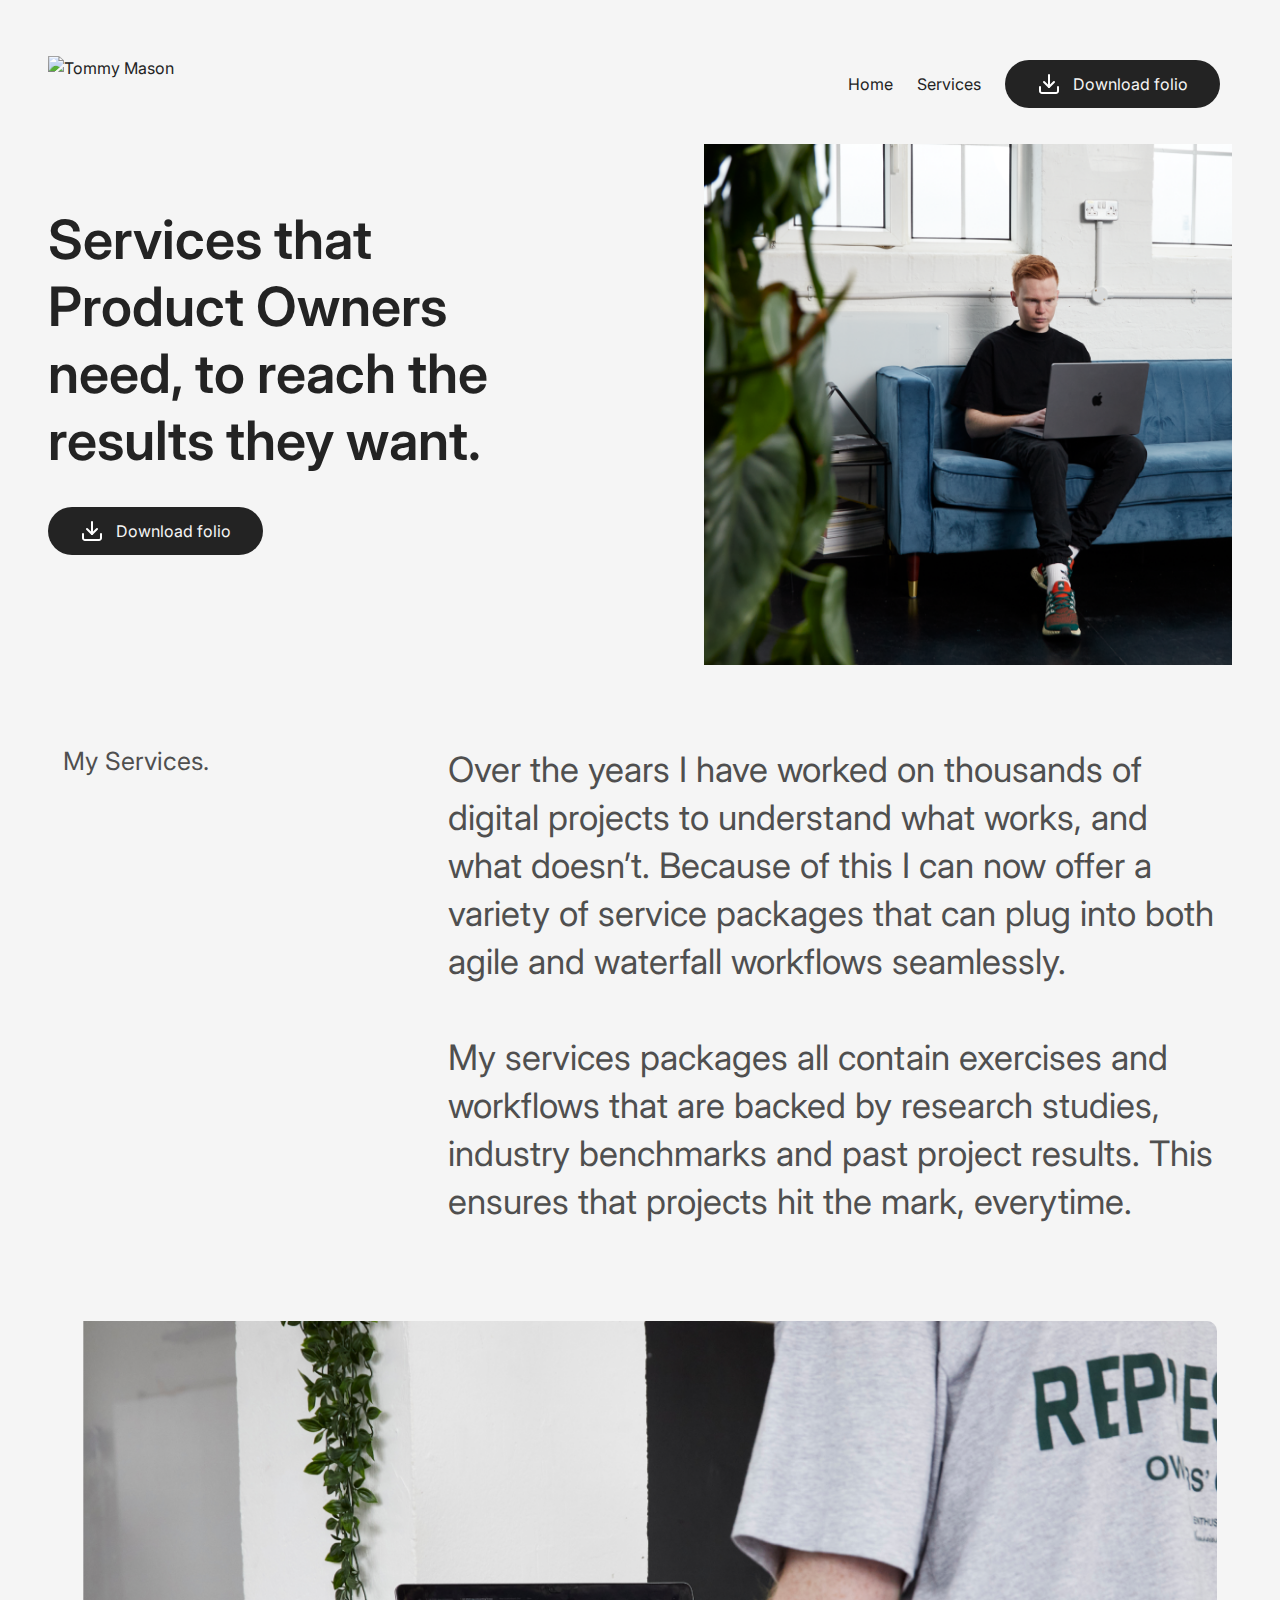
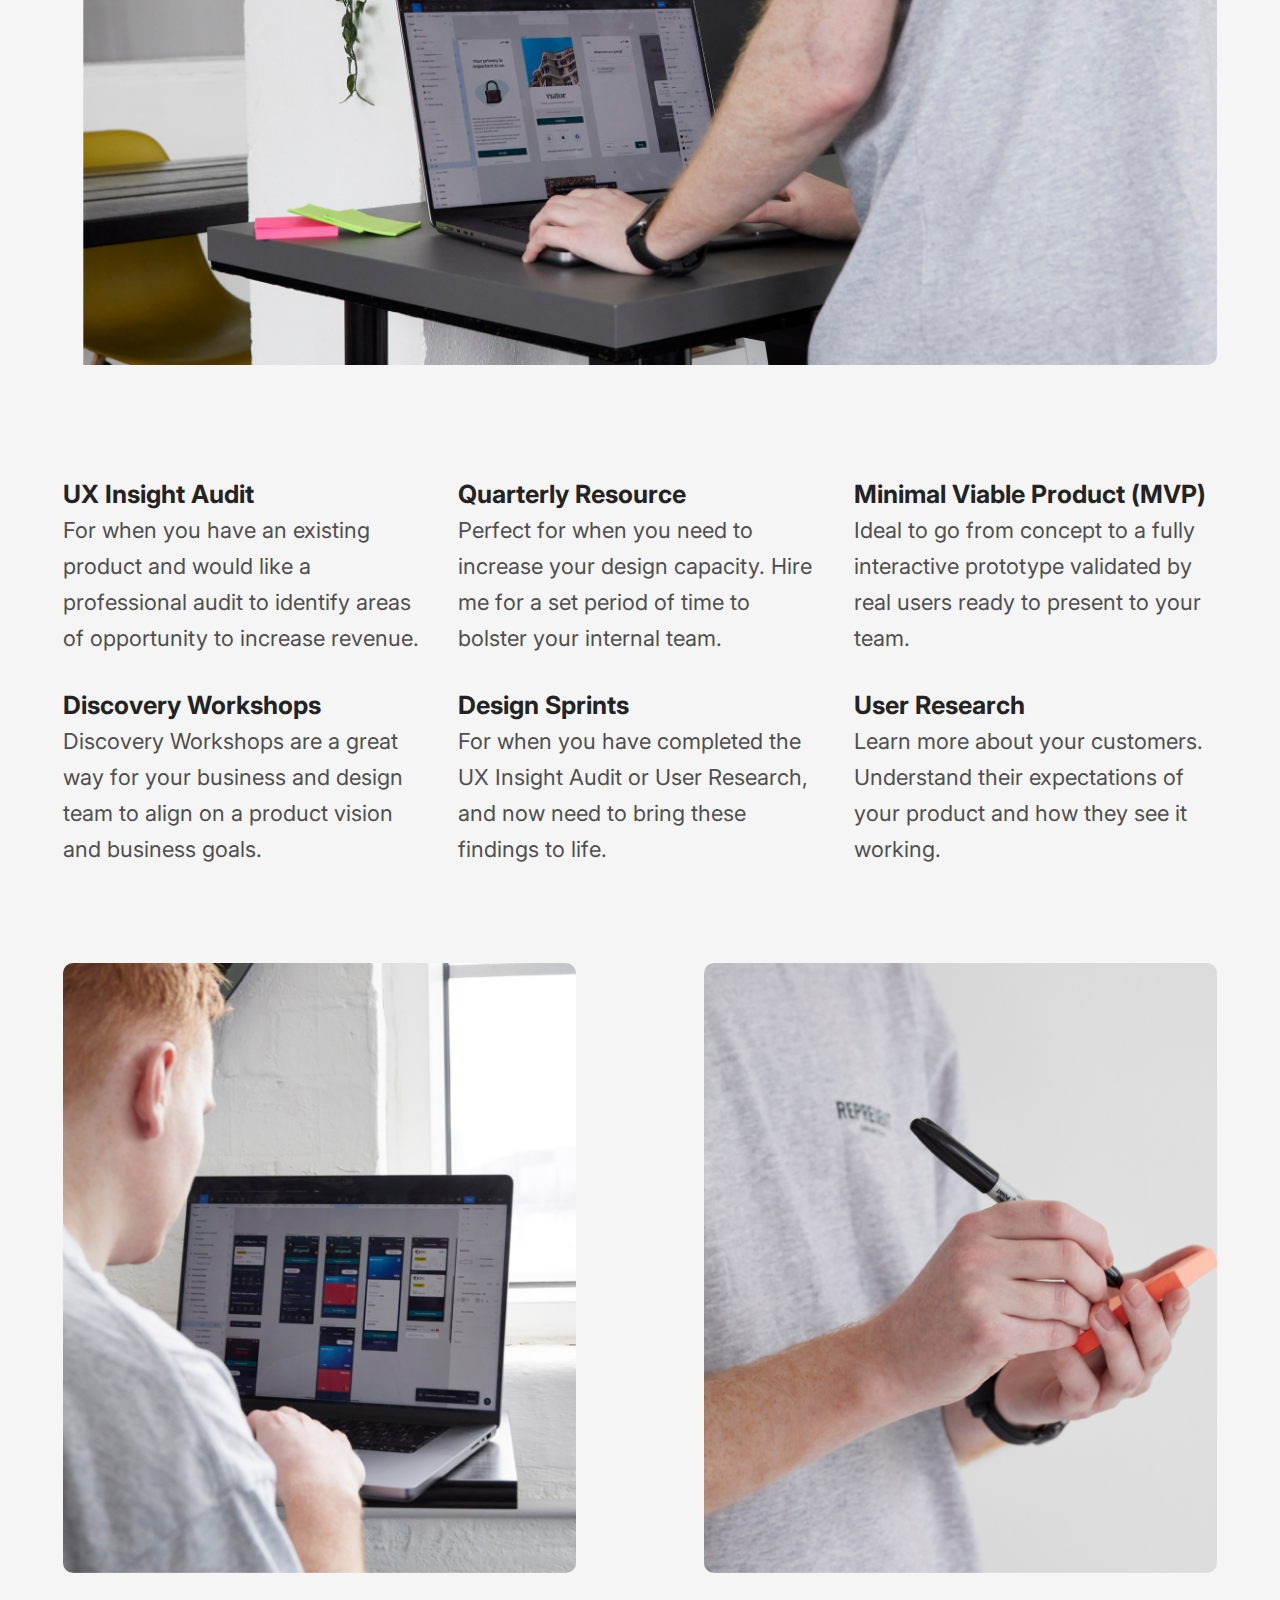
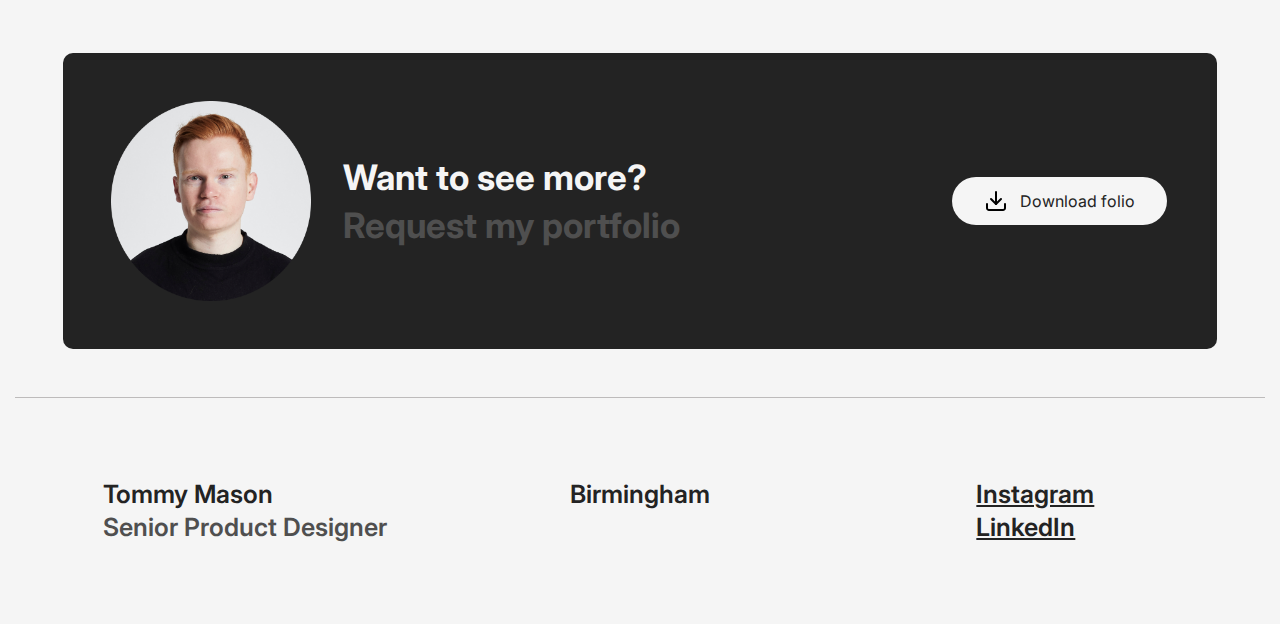
==== services.html @ 69284a3f "portfolio addition" ====
<!DOCTYPE html>
<!--[if lt IE 7]>      <html class="no-js lt-ie9 lt-ie8 lt-ie7"> <![endif]-->
<!--[if IE 7]>         <html class="no-js lt-ie9 lt-ie8"> <![endif]-->
<!--[if IE 8]>         <html class="no-js lt-ie9"> <![endif]-->
<!--[if gt IE 8]>      <html class="no-js"> <!--<![endif]-->
<html>
    <head>
        <meta charset="utf-8">
        <meta http-equiv="X-UA-Compatible" content="IE=edge">
        <title>Tommy Mason</title>
        <meta name="description" content="">
        <meta property="og:title" content="Tommy Mason">
        <meta property="og:site_name" content="Tommy Mason">
        <meta property="og:url" content="www.Tommy Mason.co.uk">
        <meta property="og:description" content="I design products for leading agencies and scale-up companies.">
        <meta property="og:type" content="product">
        <meta property="og:image" content="img/social/Facebook.png">
        <meta name="twitter:card" content="summary">
        <meta name="twitter:site" content="@_TommyMason">
        <meta name="twitter:title" content="Tommy Mason">
        <meta name="twitter:description" content="I design products for leading agencies and scale-up companies.">
        <meta name="twitter:image" content="img/social/Twitter.png">
        <meta name="viewport" content="width=device-width, initial-scale=1">
        <link rel="shortcut icon" href="favicon.ico" type="image/x-icon">
        <link rel="icon" href="favicon.ico" type="image/x-icon">

        <link rel="stylesheet" href="css/animate.css">
        <link rel="stylesheet" href="css/style.css">
        <link rel="preconnect" href="https://fonts.googleapis.com">
        <link rel="preconnect" href="https://fonts.gstatic.com" crossorigin>
        <link href="https://fonts.googleapis.com/css2?family=Inter:wght@400;500;600&display=swap" rel="stylesheet">
        <!-- <script async src="https://cdn.splitbee.io/sb.js"></script> -->
    </head>
    <body>
        <div id="wrapper">
            <section class="section1 h-flow  c-section c-section--center c-header h-full-width">
                <div class="c-header--bar">
                    <img class="c-logo" src="img/logo.svg" alt="Tommy Mason" />
                    <ul class="c-nav">
                        <li><a href="/">Home</a></li>
                        <li><a href="#">Services</a></li>
                        <li><a href="/" class="c-btn--primary c-btn"><svg width="24" height="24" viewBox="0 0 24 24" fill="none" xmlns="http://www.w3.org/2000/svg">
<path d="M21 15V19C21 19.5304 20.7893 20.0391 20.4142 20.4142C20.0391 20.7893 19.5304 21 19 21H5C4.46957 21 3.96086 20.7893 3.58579 20.4142C3.21071 20.0391 3 19.5304 3 19V15" stroke="white" stroke-width="2" stroke-linecap="round" stroke-linejoin="round"/>
<g class="arrow"><path d="M7 10L12 15L17 10" stroke="white" stroke-width="2" stroke-linecap="round" stroke-linejoin="round"/>
<path d="M12 15V3" stroke="white" stroke-width="2" stroke-linecap="round" stroke-linejoin="round"/></g>
</svg> Download folio</a></li>
                    </ul>
                </div>
                <div class="section c-hero h-2-col">
                    <div class="c-hero--text">
                    <h1>Services that Product Owners need, to reach the results they want.</h1>
                    <a href="/" class="c-btn--primary c-btn"><svg width="24" height="24" viewBox="0 0 24 24" fill="none" xmlns="http://www.w3.org/2000/svg">
<path d="M21 15V19C21 19.5304 20.7893 20.0391 20.4142 20.4142C20.0391 20.7893 19.5304 21 19 21H5C4.46957 21 3.96086 20.7893 3.58579 20.4142C3.21071 20.0391 3 19.5304 3 19V15" stroke="white" stroke-width="2" stroke-linecap="round" stroke-linejoin="round"/>
<g class="arrow"><path d="M7 10L12 15L17 10" stroke="white" stroke-width="2" stroke-linecap="round" stroke-linejoin="round"/>
<path d="M12 15V3" stroke="white" stroke-width="2" stroke-linecap="round" stroke-linejoin="round"/></g>
</svg> Download folio</a>
                    </div>
                    <img src="img/tommy-on-couch.png" />
                </div>
            </section>
            
            <section class="section2 h-2-col-small-big c-section ">
                <div class="h-2-line-heading">
                    <p>My Services.</p>
                </div>
                <div class="h-flow">
                    <h2>Over the years I have worked on thousands of digital projects to understand what works, and what doesn’t. Because of this I can now offer a variety of service packages that can plug into both agile and waterfall workflows seamlessly.
<br/><br/>My services packages all contain exercises and workflows that are backed by research studies, industry benchmarks and past project results. This ensures that projects hit the mark, everytime. </h2>
                </div>
            </section>
            <section class="section3 h-flow  c-section">
                <img src="img/at-computer.png" class="h-rounded" />
            </section>
            <section class="section4 h-3-col c-section">
              <div class="h-3-col">
                <div class="c-stat">
                  <h4>UX Insight Audit</h4>
                  <p>For when you have an existing product and would like a professional audit to identify areas of opportunity to increase revenue.</p>
                </div>
                <div class="c-stat">
                  <h4>Quarterly Resource</h4>
                  <p>Perfect for when you need to increase your design capacity. Hire me for a set period of time to bolster your internal team.</p>
                </div>
                <div class="c-stat">
                  <h4>Minimal Viable Product (MVP)</h4>
                  <p>Ideal to go from concept to a fully interactive prototype validated by real users ready to present to your team.</p>
                </div>
                <div class="c-stat">
                  <h4>Discovery Workshops</h4>
                  <p>Discovery Workshops are a great way for your business and design team to align on a product vision and business goals.</p>
                </div>
                <div class="c-stat">
                  <h4>Design Sprints</h4>
                  <p>For when you have completed the UX Insight Audit or User Research, and now need to bring these findings to life.</p>
                </div>
                <div class="c-stat">
                  <h4>User Research</h4>
                  <p>Learn more about your customers. Understand their expectations of your product and how they see it working.</p>
                </div>
            </section>
            <sction class="section5b c-section h-2-col ">
               <img src="img/tommy-over-shoulder.jpeg" class="h-rounded" />
                <img src="img/tommy-pen.jpeg" class="h-rounded" />
            </sction>
            <section id="signup" class="section5 h-flow c-section c-section--black ">
                <div class="h-constrain ">
                    <img src="img/tommy-profile.png" />
                    <h3>Want to see more?<span>Request my portfolio</span></h3>
                    <a href="/" class="c-btn--secondary c-btn"><svg width="24" height="24" viewBox="0 0 24 24" fill="none" xmlns="http://www.w3.org/2000/svg">
<path d="M21 15V19C21 19.5304 20.7893 20.0391 20.4142 20.4142C20.0391 20.7893 19.5304 21 19 21H5C4.46957 21 3.96086 20.7893 3.58579 20.4142C3.21071 20.0391 3 19.5304 3 19V15" stroke="black" stroke-width="2" stroke-linecap="round" stroke-linejoin="round"/>
<g class="arrow"><path d="M7 10L12 15L17 10" stroke="black" stroke-width="2" stroke-linecap="round" stroke-linejoin="round"/>
<path d="M12 15V3" stroke="black" stroke-width="2" stroke-linecap="round" stroke-linejoin="round"/></g>
</svg> Download folio</a>
                </div>
            </section>
            <section class="section6 c-footer h-3-col" >
                <h4>Tommy Mason <span>Senior Product Designer</span></h4>
                <h4>Birmingham <span><a href="mailto:tommy@studiomason.co.uk"></a></span></h4>
                <ul class="c-footer--socials">
                    <li><a href="https://www.instagram.com/p/CZxgARAMWA4/">Instagram</a></li>
                    <li><a href="https://www.linkedin.com/in/tommymmason/">LinkedIn</a></li>
                </ul>
            </section>
            
        </div>
        <div id="top-of-site-pixel-anchor"></div>
<div id="modal" class="c-modal c-modal-closed">
            <div id="innerform" class="inner">
                <h3>Download my folio</h3>
                <p>One last thing. Simply enter your name and email address to access my case studies and full deck. I use this information to track downloads.</p>
             <form name="contact" method="POST" action="thanks-port-dl.html" data-splitbee-event="Portfolio Request" data-netlify="true" class="h-flow">
                <label for="fullname">Full name:</label>
                <input type="text" id="fullname" name="fullname" placeholder="Tony Stark" required>  
                <label for="emailaddress">Email address:</label>
                <input type="text" id="emailaddress" name="emailaddress"  placeholder="ironman@stark.io" required>
                <input type="submit" value="Submit & Download folio">
                <a href="javascript:void(0)" class="js-close">Close window</a>
            </form>
            </div>
        </div>
        <script defer>
            // const spinner = document.querySelector('.c-spinner');
            //                 if (
            // "IntersectionObserver" in window &&
            // "IntersectionObserverEntry" in window &&
            // "intersectionRatio" in window.IntersectionObserverEntry.prototype
            // ) {
            // let observer = new IntersectionObserver(entries => {
            // if (entries[0].boundingClientRect.y < 0) {
            //     if (window.innerWidth > 768) {
            //         spinner.classList.add("animate");
            //     } 
                
            // } else {
            //     spinner.classList.remove("animate");
            // }
            // });
            // observer.observe(document.querySelector("#top-of-site-pixel-anchor"));
            // }   
            
            const downloadModal = document.querySelectorAll('.js-download');
            for (var i = 0; i < downloadModal.length; i++) {
                downloadModal[i].addEventListener("click", function () {
                    //Add function here
                    console.log("cleek");
                //    const removeModal = document.getElementsByClassName('.c-modal')
                //    removeModal.classList.remove('c-modal--closed');

                   let elem = document.querySelector('.c-modal');
                    // Remove the color-purple class
                    elem.classList.remove('c-modal-closed');
                });
            }


            let thing = document.querySelector('.c-modal');
             thing.addEventListener('click', function(e){   
                if (document.getElementById('innerform').contains(e.target)){
                    console.log("in");
                } else{

                     let elem = document.querySelector('.c-modal');
                    if (elem.classList.contains('c-modal-closed')) {};
                     elem.classList.add('c-modal-closed');
                    console.log("out");
                }
                });

            
        </script>
    </body>
</html>
---- css/style.css ----
:root {
    --light-grey: #E5E5E5;
    --light-grey2: #E1E1E1;
    --light-grey3: #F5F5F7;
    --midlight-grey: #4f4f4f;
    --mid-grey: #BDBBBB;
    --dark-grey: #282828;
    --black: #232323;
    --white: #f5f5f5;
    --blue: #2F80ED;
    --deep-blue: #1366D6;
    --light-blue: #56CCF2;
    --yellow: #F2C94C;
    --green: #6FCF97;
    --padding-small: .75rem;
    --padding: 1rem;
    --padding-medium: 2rem;
    --padding-large: 3rem;
    --padding-x-large: 5rem;
    --border-radius: 50px;
    --border-radius-small: 10px;
} 

/* Box sizing rules */
*,
*::before,
*::after {
  box-sizing: border-box;
}

/* Remove default margin */
body,
h1,
h2,
h3,
h4,
p,
figure,
blockquote,
dl,
dd {
  margin: 0;
}

/* Remove list styles on ul, ol elements with a list role, which suggests default styling will be removed */
ul[role='list'],
ol[role='list'] {
  list-style: none;
}

/* Set core root defaults */
html:focus-within {
  scroll-behavior: smooth;
}

html {
    scroll-behavior: smooth;
}

/* Set core body defaults */
body {
  min-height: 100vh;
  text-rendering: optimizeSpeed;
  line-height: 1.5;
  overflow-x: hidden;
}

/* A elements that don't have a class get default styles */
a:not([class]) {
  text-decoration-skip-ink: auto;
}

/* Make images easier to work with */
img,
picture {
  max-width: 100%;
  display: block;
}

/* Inherit fonts for inputs and buttons */
input,
button,
textarea,
select {
  font: inherit;
}

/* Remove all animations, transitions and smooth scroll for people that prefer not to see them */
@media (prefers-reduced-motion: reduce) {
  html:focus-within {
   scroll-behavior: auto;
  }
  
  *,
  *::before,
  *::after {
    animation-duration: 0.01ms !important;
    animation-iteration-count: 1 !important;
    transition-duration: 0.01ms !important;
    scroll-behavior: auto !important;
  }
}

/* GLOBALS */

body {
    background-color: var(--white);
    color: var(--black);
    font-family: 'Inter', sans-serif;
    font-size:16px;
}

@media screen and (min-width: 600px) {
    .home {
        background-color: var(--light-grey);
    }
}

h1 {
    font-size: 1.563rem;
    color: var(--black);
    margin-bottom: var(--padding-medium);
    font-weight: 600;
}

@media screen and (min-width: 768px) {
    h1 {
        font-size: clamp(1.563rem, -0.875rem + 5.333vw, 3.438rem);
        line-height: clamp(1.563rem, -0.875rem + 6.333vw, 4.375rem);rem;
    }
}

h2 {
    font-size: 2.188rem;
    line-height: 3rem;
    font-weight: 400;
    color: var(--midlight-grey);
}

@media screen and (max-width: 600px) {
    h2 {
        font-size: 1.188rem;
        line-height: 1.938rem;
        padding-top:var(--padding);
        margin-top:var(--padding) !important;
        border-top:solid 1px var(--mid-grey);
    }
}

h3 {
    font-size: 2.188rem;
    line-height: 3rem;
}

@media screen and (max-width: 600px) {
    h3 {
        font-size: 1.563rem;
        line-height: 2.063rem;
    }
}


p {
    font-size: 1.25rem;
    line-height: 2.25rem;
    color: var(--midlight-grey);
}

@media screen and (min-width: 768px) {
    p {
        font-size:1.375rem;
    }
}

.highlight {
    position: relative;
}

.highlight:after {
    content:"";
    display: inline-block;
    position: absolute;
    bottom:5px;
    left:0;
    width:100%;
    height:15px;
    mix-blend-mode: multiply;
} 
@media screen and (max-width: 768px) {
    .highlight:after {
        height:10px;
    }
}

.yellow-highlight:after  {
    background-color: var(--yellow);
}

.blue-highlight:after  {
    background-color: var(--light-blue);
}

.green-highlight:after  {
    background-color: var(--green);
    height:30px;
    bottom:10px;
}

@media screen and (max-width: 768px) {
    .green-highlight:after {
        height:15px;
    }
}





input {
    border-radius: var(--border-radius);
    color: var(--dark-grey);
    /* background-color: var(--mid-grey); */
    -webkit-appearance: none;
    -moz-appearance: none;
    border:solid 1px var(--mid-grey);
    padding: var(--padding-small) var(--padding);
    /* margin-right: var(--padding);
    margin-left: var(--padding);*/
} 

a {
    color: var(--black);
}

form {
    text-align:left;
    width:100%;
    --space: 1.5rem;
  display: flex;
  flex-direction: column;
  justify-content: flex-start;

}

form > * {
  margin-top: 0;
  margin-bottom: 0;
} 

form > * + * {
  margin-top: var(--space);
}

label {
    /* margin-right: var(--padding);
    margin-left: var(--padding); */
}

#wrapper {
    max-width: 1250px;
    margin:auto;
}



/* Helpers */

.h-flow {
  --space: 1.5rem;
  display: flex;
  flex-direction: column;
  justify-content: flex-start;
  align-items: flex-start;
}

.h-flow > * {
  margin-top: 0;
  margin-bottom: 0;
} 

.h-flow > * + * {
  margin-top: var(--space);
}

.h-offset-image {
    margin-top:100px !important;
}

.h-offset-image + section {
    margin-top:150px !important;
    margin-bottom:100px;
}

.h-offset-image img:first-child {
    width:230px;
    margin-top:-100px;
    margin-left:auto;
    margin-right:var(--padding);
}

.h-offset-image img:last-child {
    width:230px;
    margin-bottom:-150px;
    margin-right:auto;
    margin-left:var(--padding);
}

@media screen and (min-width: 768px) {
    .h-offset-image img:last-child {
         margin-bottom:-100px;
    }
}

@media screen and (max-width: 768px) {
    .h-3-col {
    display:flex;
    flex-direction: column;
    gap:var(--padding-medium);
    }

}


@media screen and (min-width: 768px) {
.h-3-col {
    
    display: grid !important;
    grid-gap: 2rem;
    grid-template-columns: repeat(auto-fit, minmax(275px, 1fr));

    justify-items: center;
}
}

.h-3-col h3 {
    font-size: 1.375rem;
}


.h-3-col .h-flow {
    --space: .5rem;
}
@media screen and (max-width: 768px) {
    .h-3-col { 
        padding: var(--padding-large) var(--padding);
    }

}

.h-left {
    text-align: left !important;
}

.h-toppad {
    padding-top:var(--padding-large);
}

.h-full-width {
  width: 100vw;
  position: relative;
  left: 50%;
  right: 50%;
  margin-left: -50vw;
  margin-right: -50vw;
}

@media screen and (min-width: 600px) {

    .h-2-col {
        display: grid !important;
        grid-gap: 10vw;
        grid-template-columns: repeat(auto-fit, minmax(250px, 1fr));
        align-items: center;
    }

    .h-2-col-small-big {
        display: grid !important;
        grid-gap: 10vw;
        grid-template-columns: 1fr 3fr;
        padding-top: var(--padding-x-large) !important;
    }
}

.h-constrain {
    max-width: 1250px;
    margin:auto;
    width: 100%;
}

.h-lede {
    font-size: 1.375rem;
    font-weight: 400;
}

.h-bot-border {
    border-bottom: solid 1px var(--light-grey2);
}

.h-2-line-heading p{
    font-weight: 600;
    line-height: 2.063rem;
}
@media screen and (min-width: 600px) {
.h-2-line-heading p{
    font-size: 1.563rem;
}
}


.h-2-line-heading p:first-of-type {
}

.h-2-line-heading p:last-of-type {
    color: var(--midlight-grey);
    font-weight: 400;
}

    .h-rounded {

        margin-bottom:var(--padding);
    }

@media screen and (min-width: 600px) {
    .h-rounded {
        border-radius: var(--border-radius-small);

    }
}





/* Components */

@media screen and (max-width: 600px) {
    .c-header--bar {
       width:100%;
    }
}

@media screen and (min-width: 600px) {
    .c-header--bar {
        display:flex;
        width:100%;
        justify-content: space-between;
        align-items:center;
    }
}


.c-header {
    background-color: var(--white);
    padding-bottom:0 !important;

}

.c-logo {
    margin-bottom: var(--padding-medium);
}

.c-nav {
    list-style: none;
    display:flex;
    align-items: center;
    margin: 0;
    padding: 0;
}

@media screen and (max-width: 600px) {

    .c-nav {
    border-top: solid 1px;
    border-bottom: solid 1px;
    width: 100%;
    flex-wrap: wrap;
    }
    .c-nav li:last-of-type {
        display:none;
    }

}

.c-nav li {
    padding: var(--padding-small);
}

.c-nav li a{
    text-decoration: none;
    color: var(--black);  
    display:flex; 
}

.c-nav li .c-btn--primary{
    color: var(--white);  
}


#top-of-site-pixel-anchor {
  position: absolute;
  width: 1px;
  height: 1px;
  top: 300px;
  left: 0;
}

.c-spinner {
    position: absolute;
    left: -125px;
    top: calc(50% - 125px);
    -webkit-animation: spin 7s infinite linear;
    animation: spin 7s infinite linear;
}

@media screen and (max-width: 600px) {

.c-spinner {
    width: 50%;
    right: 0;
    bottom: -14vw;
    left:initial;
    top:initial;

}

}

.c-awards {
    list-style:none;
    margin:var(--padding-medium) 0 0 0;
    padding:0;
    width:100%;
}

.c-awards li {
    display:flex;
    align-items: center;
    margin-bottom:var(--padding);
}

@media screen and (max-width: 600px) {

    .c-awards li {
    border-radius: var(--border-radius-small);
    background-color:var(--light-grey3);
    padding:var(--padding);
}

}

.c-awards li img {
margin-right:var(--padding-small);
}

.c-awards li div {
    display: flex;
    flex-direction: column;
}

.c-awards li div span:first-of-type {
    color: var(--black);
    font-weight: 600;
}

.c-awards li div span:last-of-type {
    color: var(--midlight-grey);
    font-weight: 400;
}

.c-hero img {
    align-self: flex-end;   
}

@media screen and (max-width: 600px) {
.c-hero img {
    display:none; 
}
}



.c-hero--text {
    margin-bottom: var(--padding-large);
}


.c-section {
    display:flex;
    flex-direction: column;
    padding:  var(--padding-large) var(--padding-large);
}

.h-3-col .c-section  {
   padding:  0; 
}

@media screen and (max-width: 600px) {
    .c-section {
        padding:  var(--padding-large) var(--padding);
    }
}



.c-section--center {
    align-items: center;
}

@media screen and (max-width: 768px) {
.c-section--center {
    padding-bottom:6rem;
}
}

.c-section--2 { 
    flex-direction: row;
    gap:2rem;
}

@media screen and (max-width: 600px) {
    .c-section--2 { 
        flex-direction: column;
        gap:2rem;
    }

    .c-section--reverse { 
        flex-direction: column-reverse;
    }
}

.c-section--black {
    background-color: var(--black);
    border-radius: var(--border-radius-small);
    margin: var(--padding) var(--padding-large);
}

    @media screen and (max-width: 600px) {

    .c-section--black {
        margin: var(--padding);
    }

    .c-section--black img{
        width:150px;
    }

    }
.c-section--black *{
        color: var(--white);
}

.c-section--black h3 {
    display: flex;
    flex-direction: column;
    justify-self: flex-start;

}


@media screen and (max-width: 600px) {
    .c-section--black div {
        display: flex;
        flex-direction: column;
        align-items: center;
        justify-content: space-between;
    }

    .c-section--black div img , .c-section--black div h3{
        text-align: center;
        padding-bottom:var(--padding-medium);
    }

    .c-section--black div .c-btn{
        align-self: center;
    }
}


@media screen and (min-width: 600px) {

    .c-section--black h3 span{
        color: var(--midlight-grey);
    }

    .c-section--black div { 
        display: grid !important;
        grid-gap: 2rem;
        grid-template-columns: 200px 1fr 220px;
        align-items: center;
        justify-items: center;
    }
}


.c-stat {
    font-size: 1.563rem;
    line-height:2.188rem;
}

.c-btn , input[type=submit] {
    display:inline-flex;
    border-radius: var(--border-radius);
    padding: var(--padding-small) var(--padding-medium) ;
    text-decoration: none;
    text-align: center;
    transition: all .2s ease-in; 

}

.c-btn--ghost {
    border: solid 1px var(--white);
    color: var(--white);
}

.c-btn--ghost:hover {
    background-color: var(--white);
    color: var(--black);
}

.c-btn--primary , input[type=submit] {
    background-color:var(--black);
    color:var(--white);  
}

.c-btn--primary:hover , input[type=submit]:hover {
    background-color:var(--black);
}

.c-btn--secondary  {
    background-color:var(--white);
    color:var(--black);  
}

.c-btn:hover  {
    background-color:var(--mid-grey);
}

.c-btn img , .c-btn svg{
    margin-right: var(--padding-small);
}

.c-btn:hover  svg .arrow {
   -webkit-animation: bounce 1s infinite linear;
    animation: bounce 1s infinite linear;
}



@media screen and (max-width: 600px) {

    .c-btn , input[type=submit]{
        align-self: stretch;
    }

}

.c-footer {
    border-top: solid 1px var(--mid-grey);
    margin-top:var(--padding-large);
    padding:  var(--padding-x-large) var(--padding-large); 
}


.c-footer h4 {
    display: flex;
    flex-direction: column;
    font-size:1.563rem;
    line-height: 2.063rem;
    font-weight: 600 ;
}

.c-footer h4 span{
color: var(--midlight-grey);
}

.c-footer--socials {
    margin:0;
    padding:0;
    list-style: none;
    font-size:1.563rem;
    line-height: 2.063rem;
    font-weight: 600 ;
}

.c-footer--socials a{
    color: var(--black);
}


.c-modal {
    transition: all .5s ease-in; 
    position: absolute;
    -webkit-backdrop-filter: blur(5px);
    backdrop-filter: blur(5px);
    background-color:rgba(0, 0, 0, 0.75);
    width:100%;
    height:100%;
    top:0;
    left:0;
    right:0;
    bottom:0;
    position: fixed;
    display: flex;
    align-content: center;
    align-items: center;
    justify-content: center;
}

.c-modal-closed {
    display:none;
}

.c-modal .inner {
    width: 50%;
    padding: var(--padding-large) 7vw;
    background-color: var(--white);
    border:solid 1px var(--black);
    text-align: center;
}

@media screen and (max-width: 768px) {
    .c-modal .inner {
        width: 95%;
        padding: var(--padding-medium);
    }
}

.c-modal .inner p {
    font-size: 1rem;
    line-height: initial;
    margin-bottom: 2rem;
}

.c-modal .inner h3 {
    font-size: 3rem;
    line-height: 2.5rem;
    margin-bottom: 2rem;
}
.c-modal .inner form , .c-modal .inner input{
    text-align:center;
}

.c-modal .inner  input[type=submit] {
display:block;
}



/* @media screen and (max-width: 600px) {
    .c-footer {
        text-align:center;
    }

    .c-footer h3 {
        font-size: 2.188rem;
    }

    .c-footer p {
        font-size: 1rem;
    }

    .c-footer .tweetybird {
        padding: var(--padding);
    }

} */


/* Animations */

.anim-1 {
    animation: pulse 2s infinite; 
}

@-moz-keyframes spin {
    from { -moz-transform: rotate(0deg); }
    to { -moz-transform: rotate(360deg); }
}
@-webkit-keyframes spin {
    from { -webkit-transform: rotate(0deg); }
    to { -webkit-transform: rotate(360deg); }
}
@keyframes spin {
    from {transform:rotate(0deg);}
    to {transform:rotate(360deg);}
}

@-moz-keyframes bounce {
    0% { -moz-transform: translateY(0); }
    50% { -moz-transform: translateY(3px); }
    100% { -moz-transform: translateY(0); }
}
@-webkit-keyframes bounce {
    0% { -webkit-transform: translateY(0); }
    50% { -webkit-transform: translateY(3px); }
    100% { -webkit-transform: translateY(0); }
}
@keyframes bounce {
    0% {transform:translateY(0);}
    50% {transform:translateY(3px);}
    100% {transform:translateY(0);}
}


/* Mobile re oprder */

@media screen and (max-width: 600px) {
#wrapper {
    display:flex;
    flex-direction: column;
}

.section1 {
    order:1;
}
.section2 {
    order:3;
}

.section3 {
    order:2;
    padding:0;
}

.section4 {
    order:4;
    flex-direction: column-reverse;
}

.section5, .section5b {
    order:5;
}
.section6 {
    order:6;
}

}
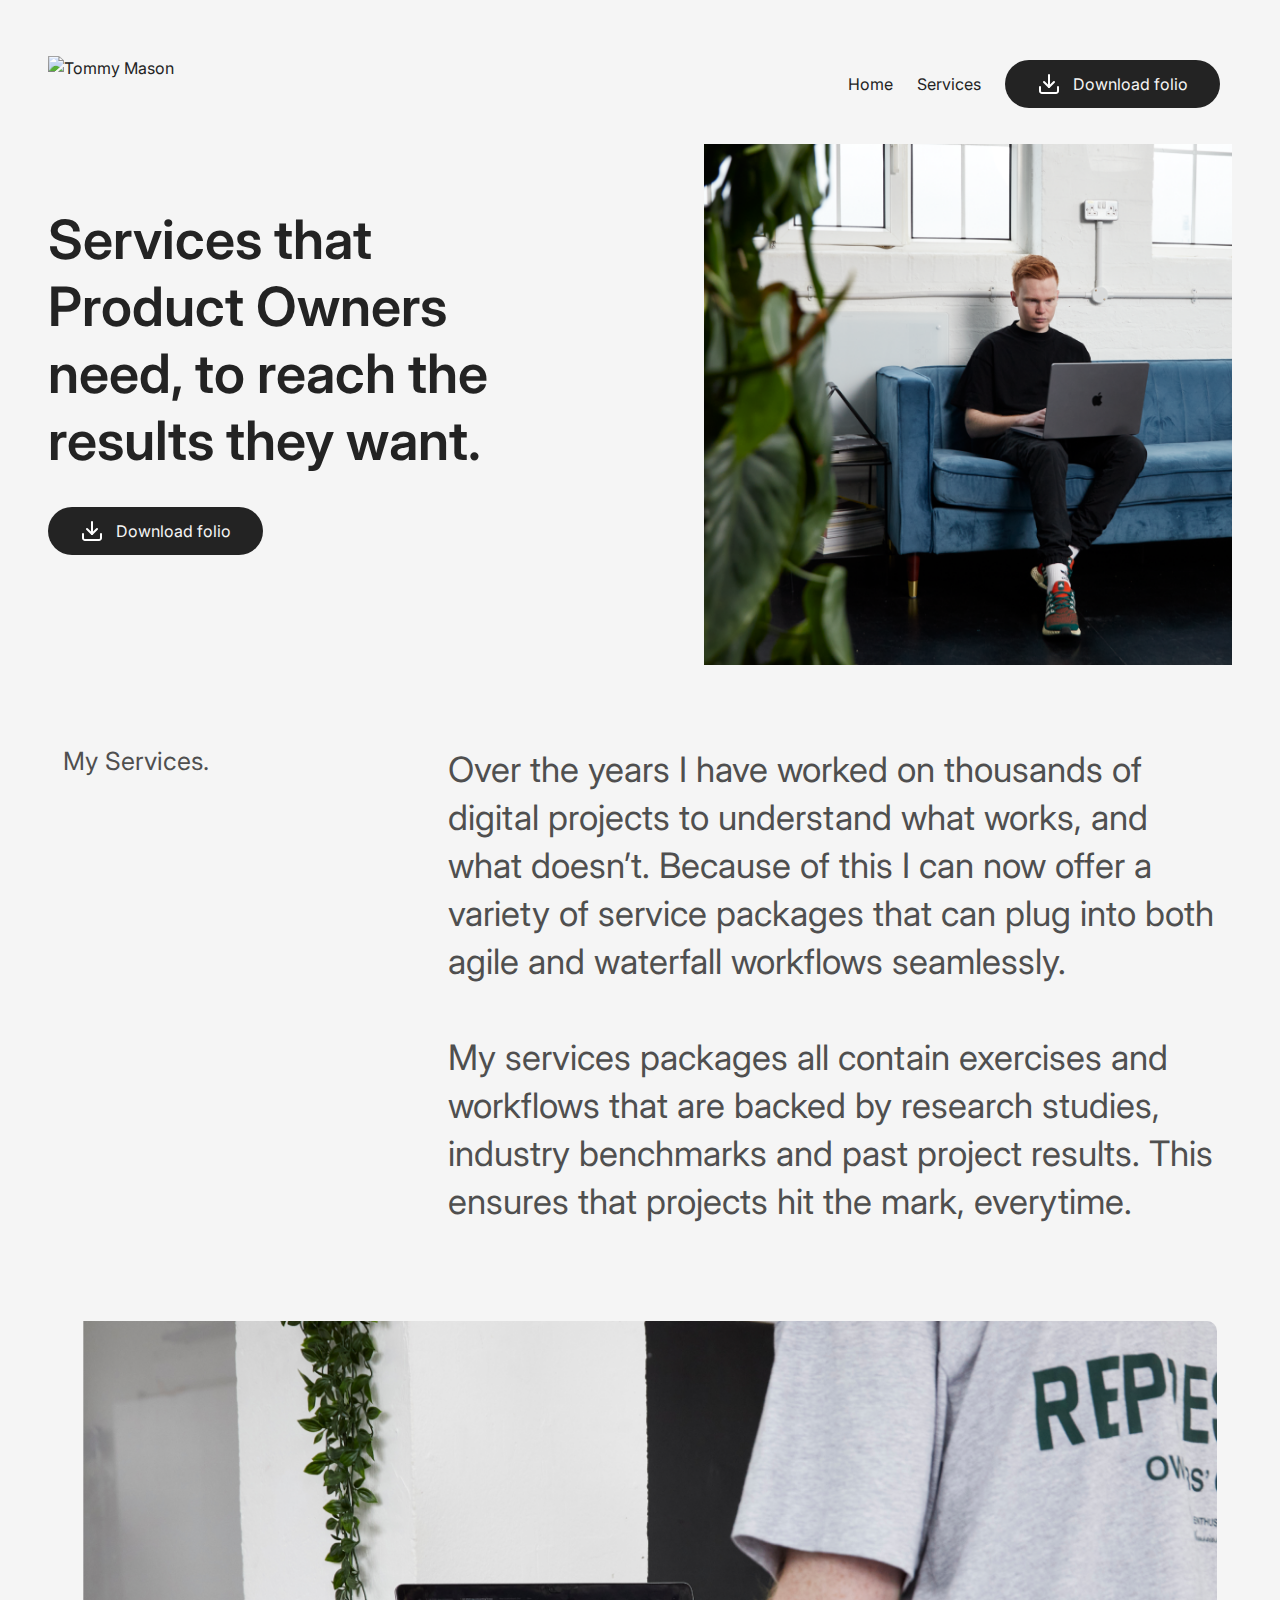
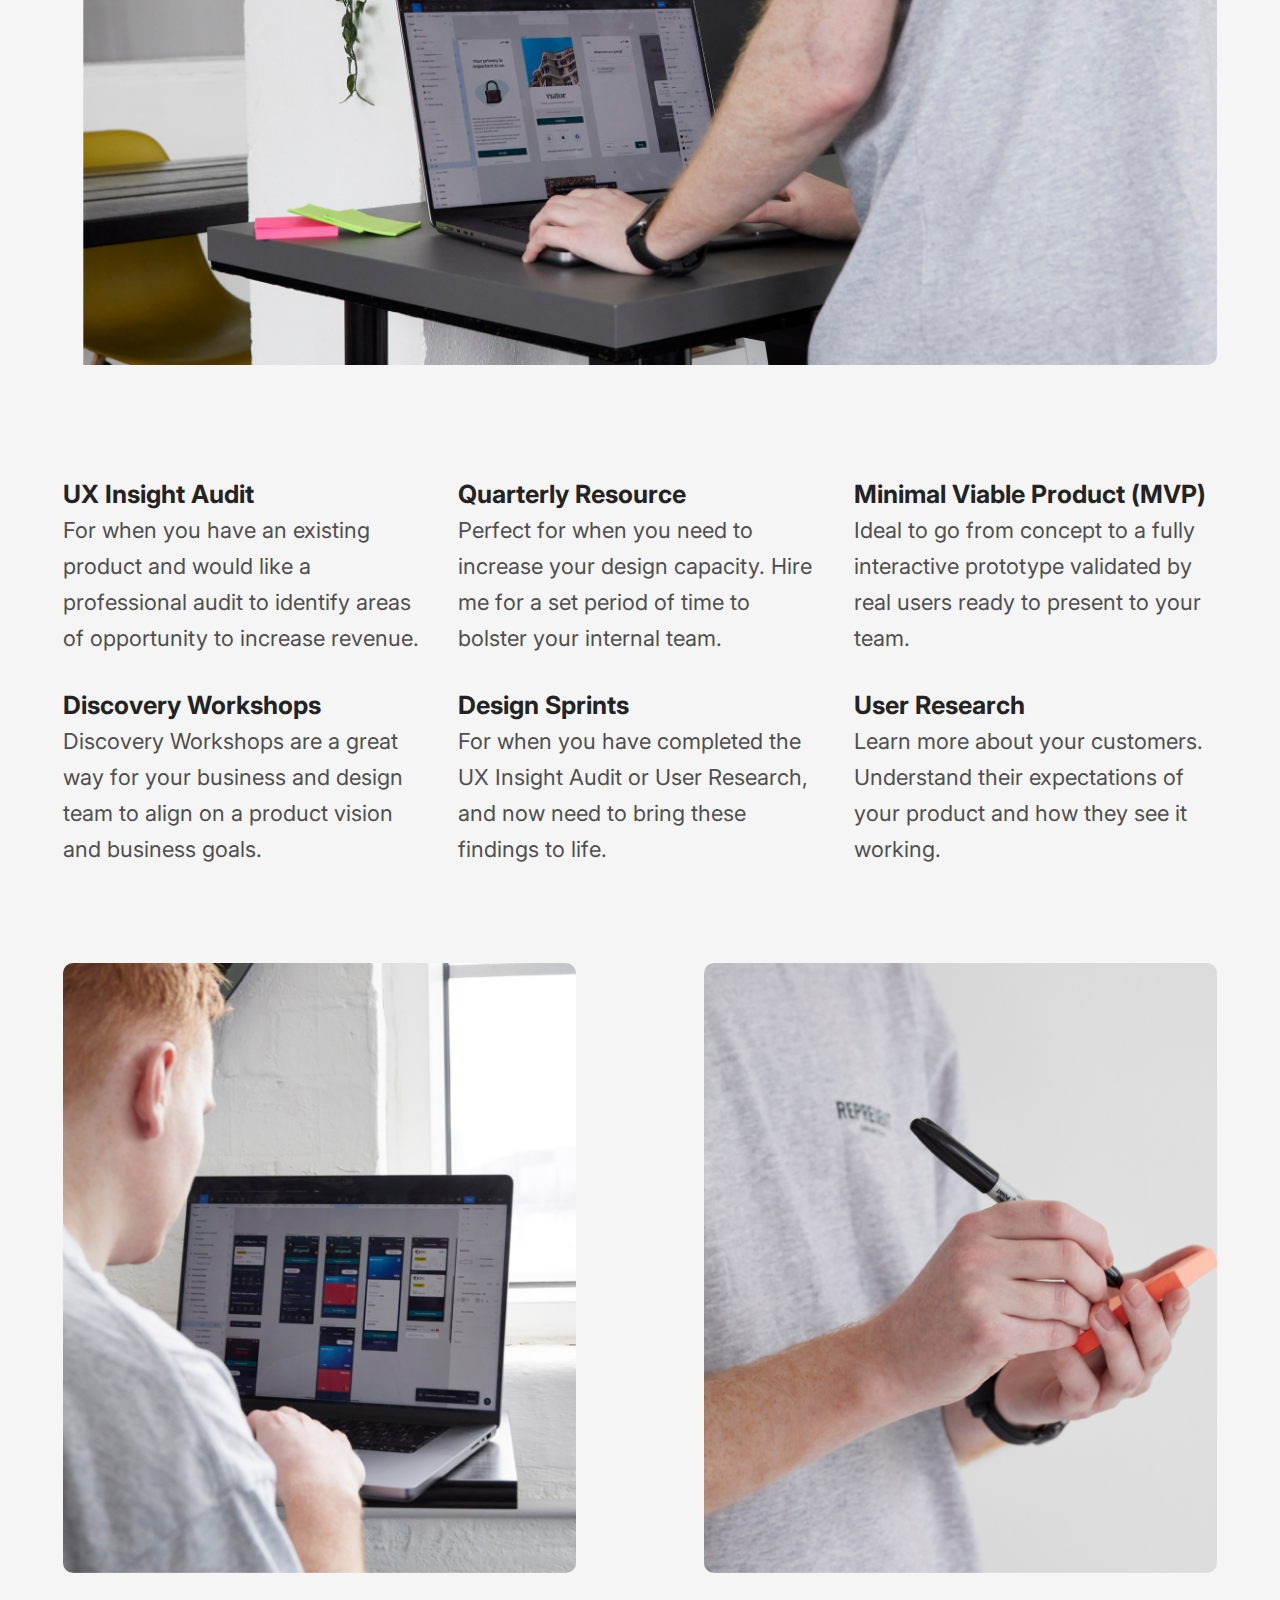
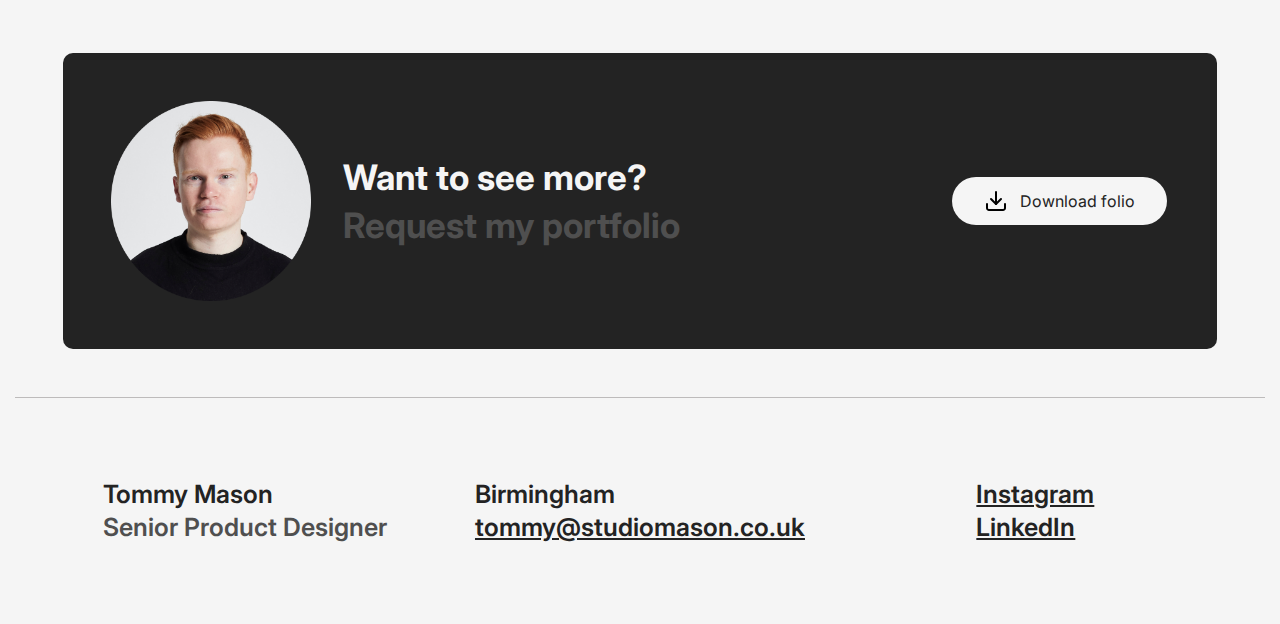
==== commit 823ba757: "email" ====
--- a/services.html
+++ b/services.html
@@ -115,7 +115,7 @@
             </section>
             <section class="section6 c-footer h-3-col" >
                 <h4>Tommy Mason <span>Senior Product Designer</span></h4>
-                <h4>Birmingham <span><a href="mailto:tommy@studiomason.co.uk"></a></span></h4>
+                <h4>Birmingham <span><a href="mailto:tommy@studiomason.co.uk">tommy@studiomason.co.uk</a></span></h4>
                 <ul class="c-footer--socials">
                     <li><a href="https://www.instagram.com/p/CZxgARAMWA4/">Instagram</a></li>
                     <li><a href="https://www.linkedin.com/in/tommymmason/">LinkedIn</a></li>
